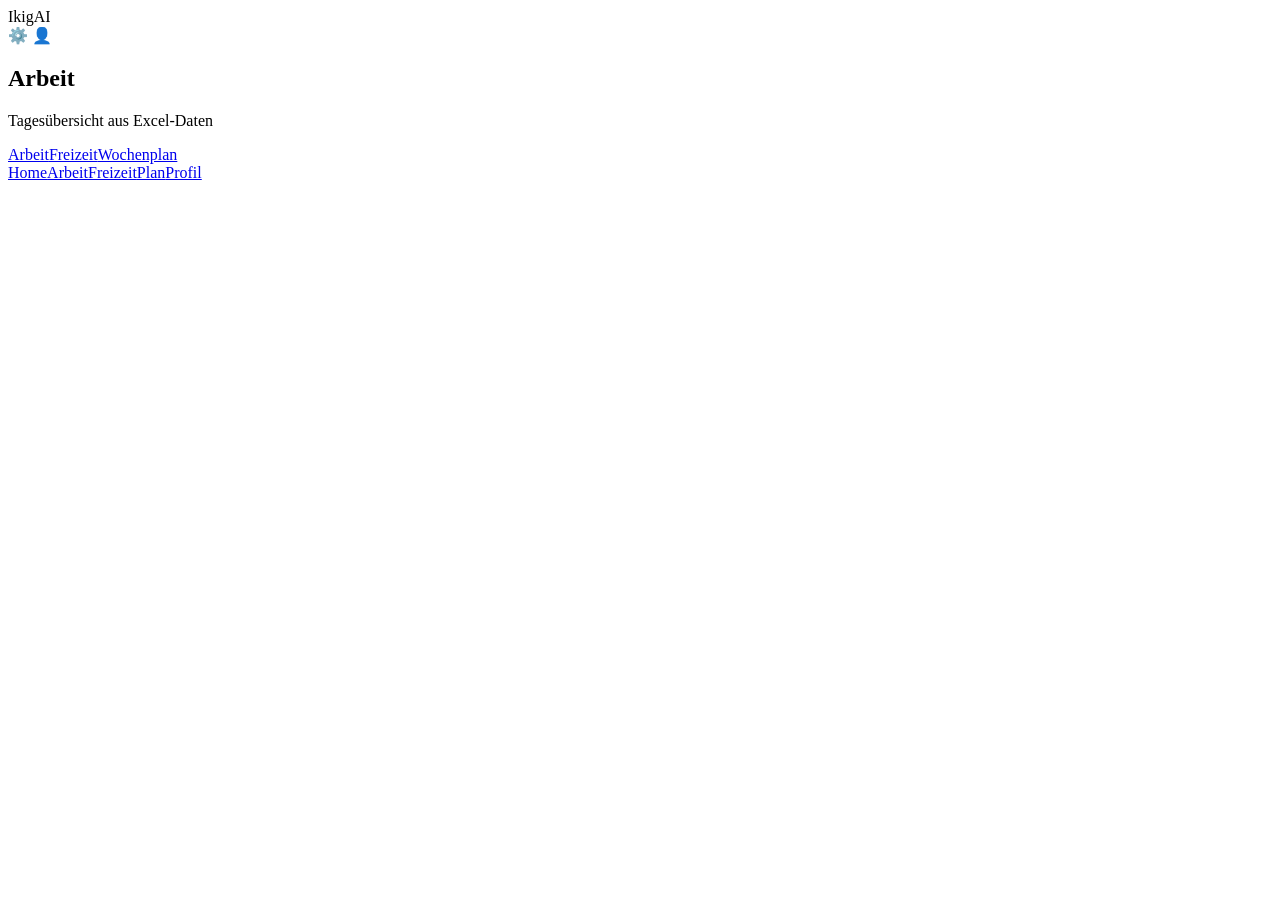
==== arbeit.html @ 19d4b31d "Add files via upload" ====
<!DOCTYPE html><html><head><meta charset='utf-8'><link rel='stylesheet' href='css/style.css'></head>
<body><div class='phone'><div class='header'><div class='logo'>IkigAI</div><div>⚙️ 👤</div></div>
<div class='card'><h2>Arbeit</h2><p>Tagesübersicht aus Excel-Daten</p></div>
<div class='btns'><a class='btn' href='arbeit.html'>Arbeit</a><a class='btn' href='freizeit.html'>Freizeit</a><a class='btn' href='wochenplan.html'>Wochenplan</a></div>
<div class='nav'><a href='index.html'>Home</a><a href='arbeit.html'>Arbeit</a><a href='freizeit.html'>Freizeit</a><a href='wochenplan.html'>Plan</a><a href='profil.html'>Profil</a></div>
</div></body></html>
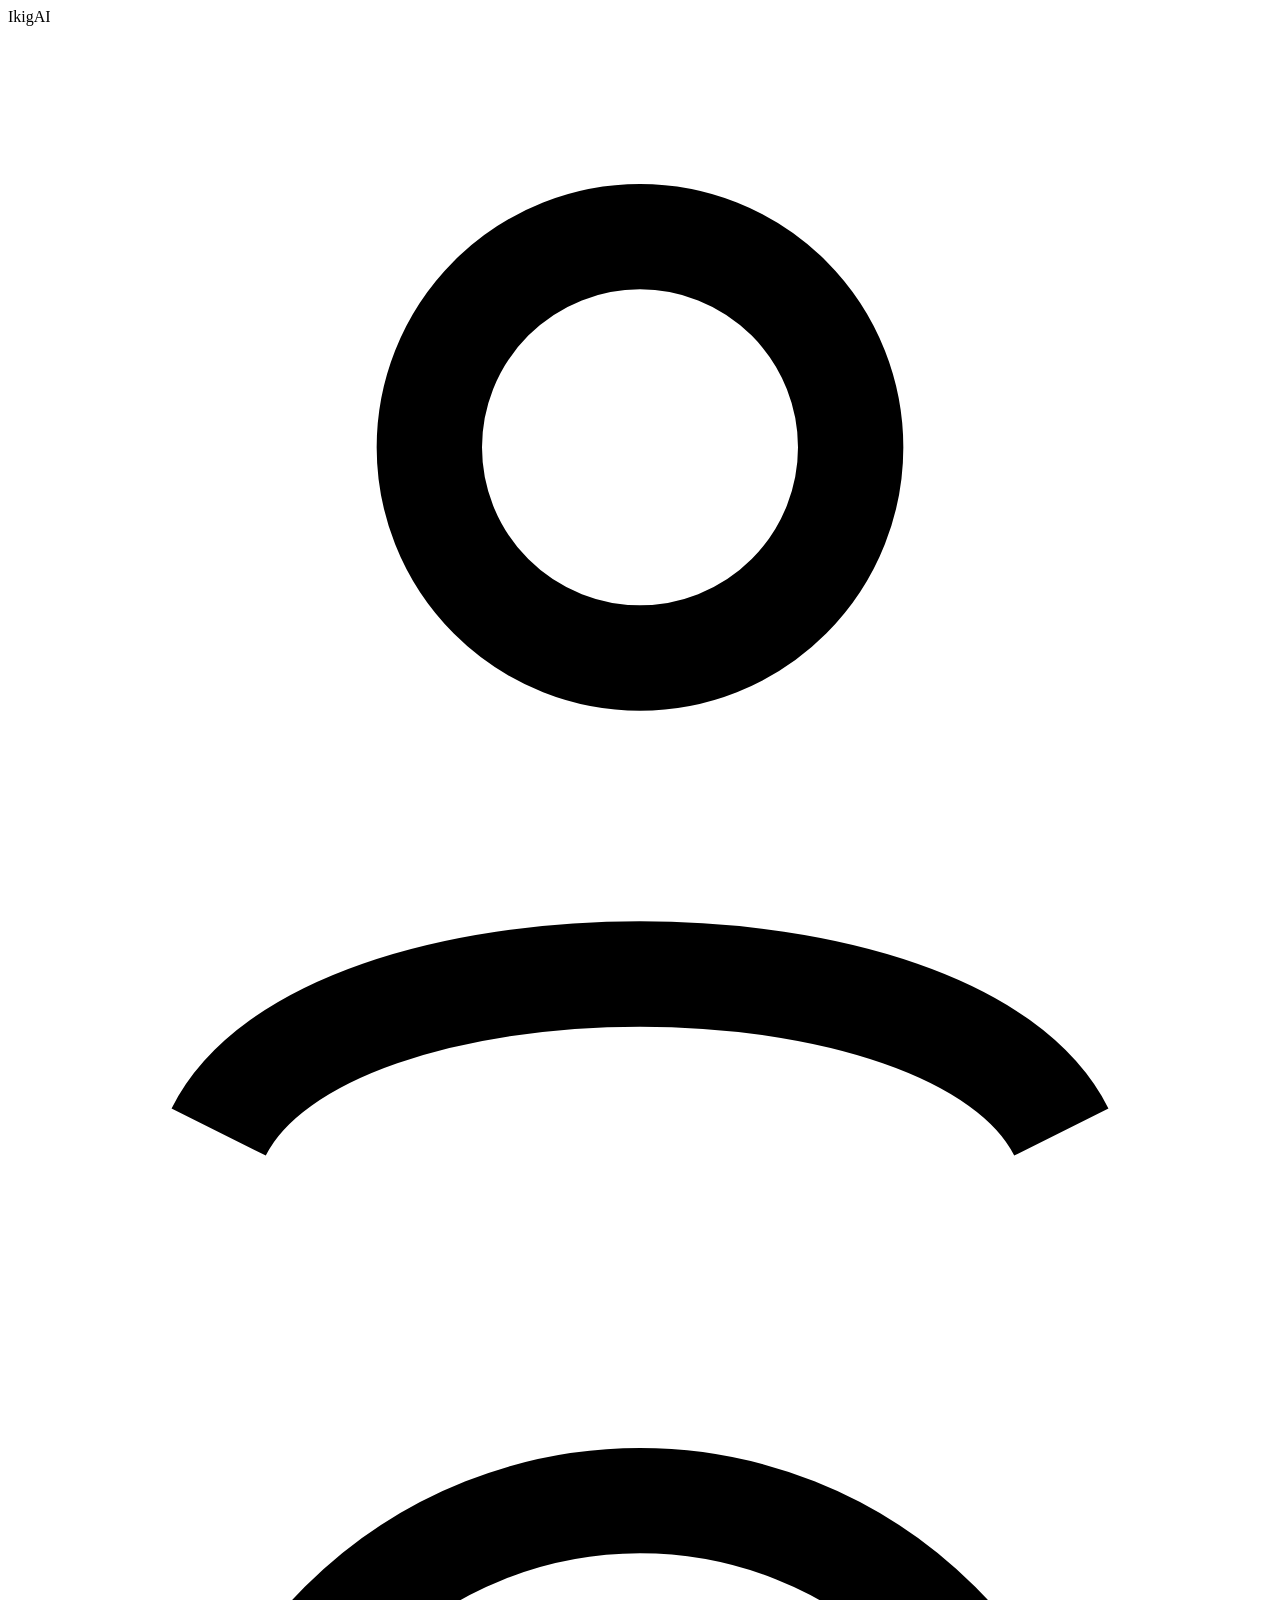
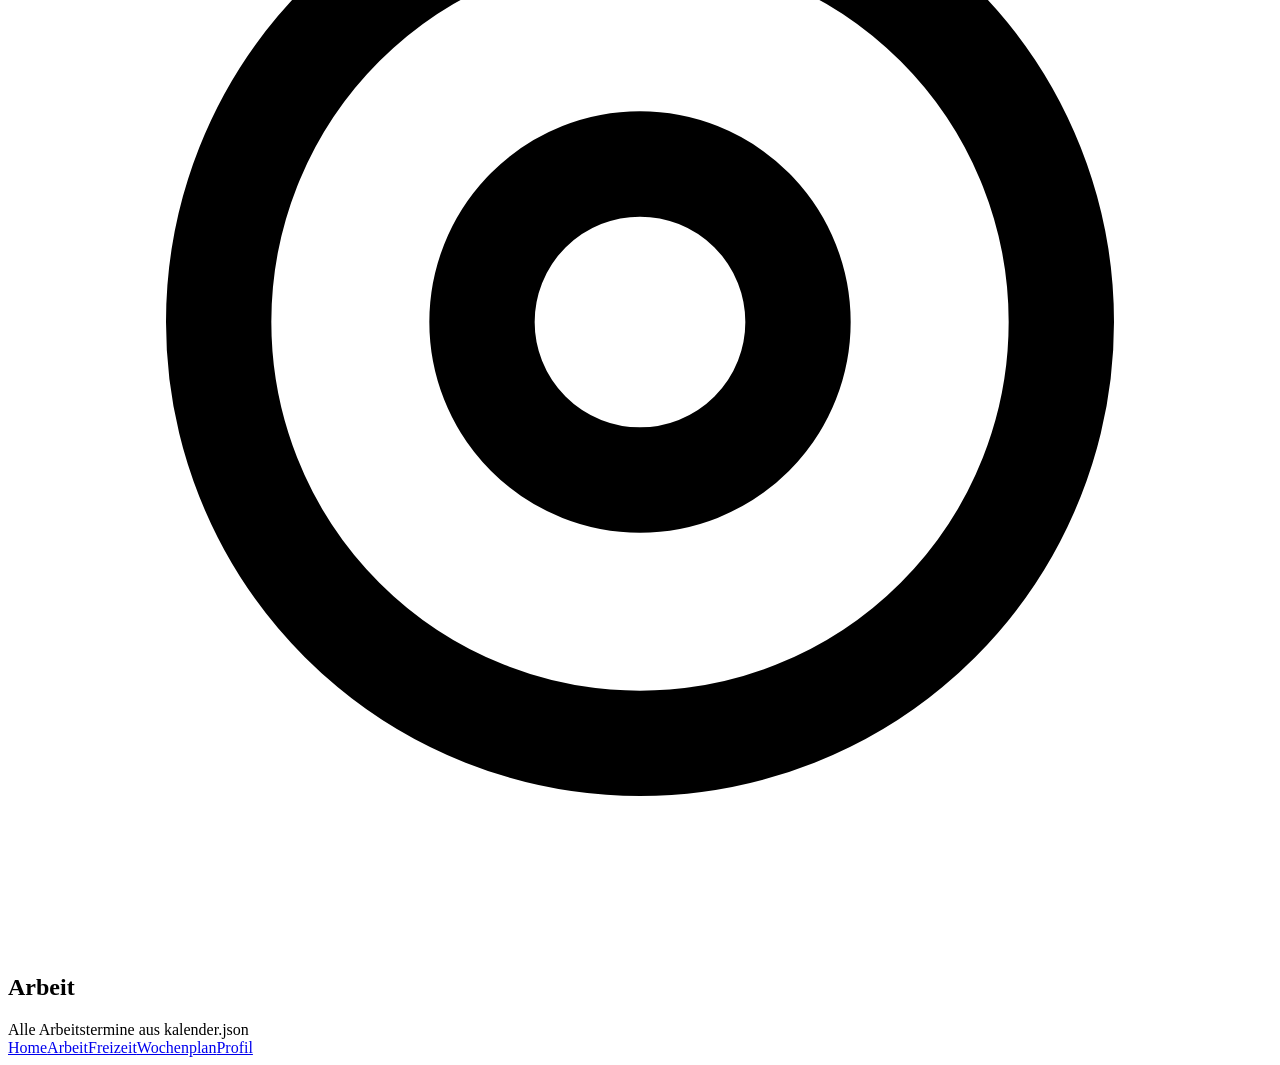
==== commit 1977260e: "Add files via upload" ====
--- a/arbeit.html
+++ b/arbeit.html
@@ -1,6 +1,5 @@
-<!DOCTYPE html><html><head><meta charset='utf-8'><link rel='stylesheet' href='css/style.css'></head>
-<body><div class='phone'><div class='header'><div class='logo'>IkigAI</div><div>⚙️ 👤</div></div>
-<div class='card'><h2>Arbeit</h2><p>Tagesübersicht aus Excel-Daten</p></div>
-<div class='btns'><a class='btn' href='arbeit.html'>Arbeit</a><a class='btn' href='freizeit.html'>Freizeit</a><a class='btn' href='wochenplan.html'>Wochenplan</a></div>
-<div class='nav'><a href='index.html'>Home</a><a href='arbeit.html'>Arbeit</a><a href='freizeit.html'>Freizeit</a><a href='wochenplan.html'>Plan</a><a href='profil.html'>Profil</a></div>
-</div></body></html>+<html><head><link rel='stylesheet' href='css/style.css'></head><body><div class='app'><div class='header'><div class='logo'>IkigAI</div><div class='icons'>
+<svg viewBox='0 0 24 24'><circle cx='12' cy='8' r='4' fill='none' stroke='black' stroke-width='2'/><path d='M4 21c2-4 14-4 16 0' fill='none' stroke='black' stroke-width='2'/></svg>
+<svg viewBox='0 0 24 24'><circle cx='12' cy='12' r='3' fill='none' stroke='black' stroke-width='2'/><circle cx='12' cy='12' r='8' fill='none' stroke='black' stroke-width='2'/></svg>
+</div></div><div class='section'><h2>Arbeit</h2><div class='card work'>Alle Arbeitstermine aus kalender.json</div></div><div class='nav'>
+<a href='index.html'>Home</a><a href='arbeit.html'>Arbeit</a><a href='freizeit.html'>Freizeit</a><a href='wochenplan.html'>Wochenplan</a><a href='profil.html'>Profil</a></div></div></body></html>
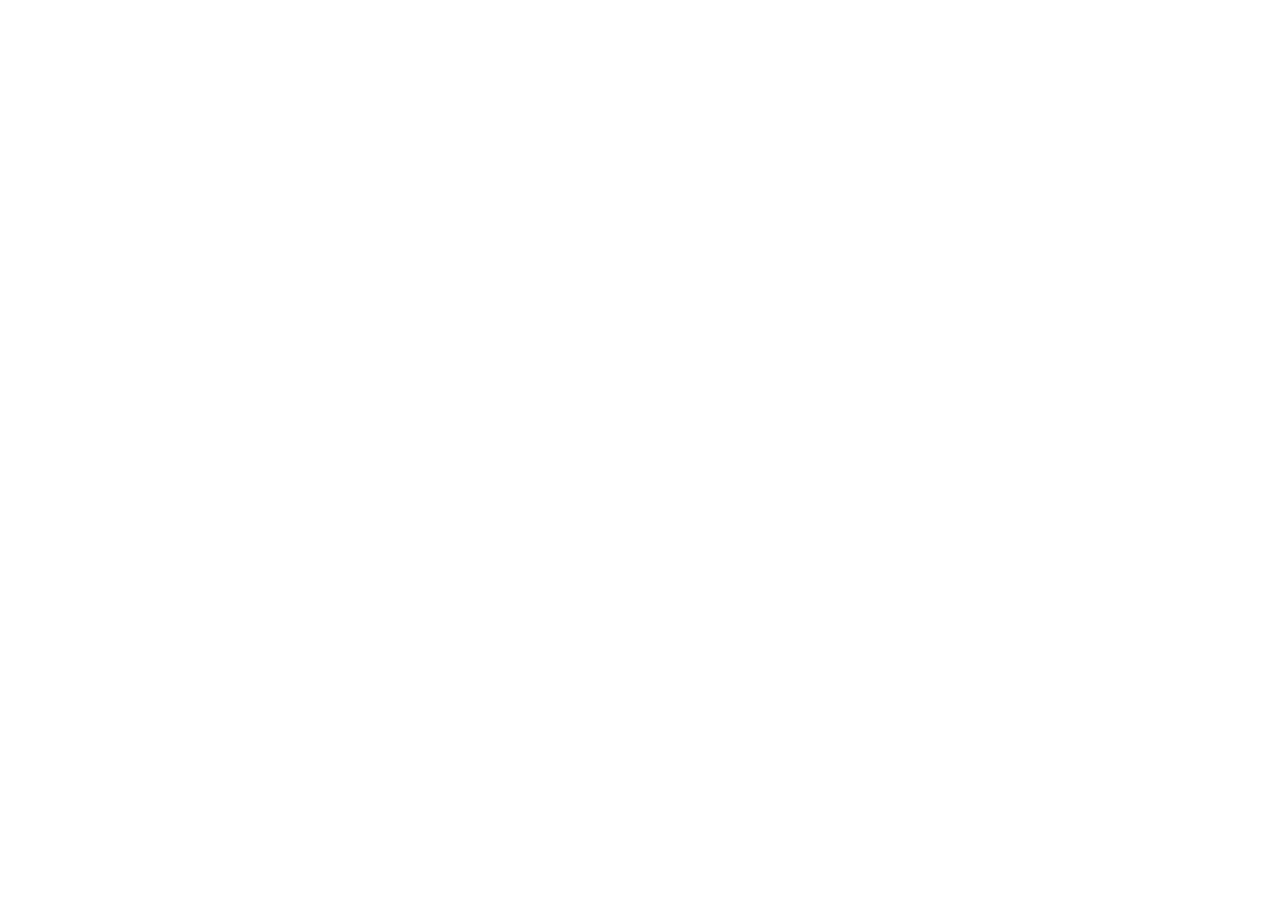
==== commit 3cfbca4b: "Add files via upload" ====
--- a/arbeit.html
+++ b/arbeit.html
@@ -1,5 +1,16 @@
-<html><head><link rel='stylesheet' href='css/style.css'></head><body><div class='app'><div class='header'><div class='logo'>IkigAI</div><div class='icons'>
-<svg viewBox='0 0 24 24'><circle cx='12' cy='8' r='4' fill='none' stroke='black' stroke-width='2'/><path d='M4 21c2-4 14-4 16 0' fill='none' stroke='black' stroke-width='2'/></svg>
-<svg viewBox='0 0 24 24'><circle cx='12' cy='12' r='3' fill='none' stroke='black' stroke-width='2'/><circle cx='12' cy='12' r='8' fill='none' stroke='black' stroke-width='2'/></svg>
-</div></div><div class='section'><h2>Arbeit</h2><div class='card work'>Alle Arbeitstermine aus kalender.json</div></div><div class='nav'>
-<a href='index.html'>Home</a><a href='arbeit.html'>Arbeit</a><a href='freizeit.html'>Freizeit</a><a href='wochenplan.html'>Wochenplan</a><a href='profil.html'>Profil</a></div></div></body></html>+<!doctype html>
+<html lang="de">
+<head>
+  <meta charset="utf-8">
+  <meta name="viewport" content="width=device-width, initial-scale=1, viewport-fit=cover">
+  <title>Arbeit · IkigAI</title>
+  <link rel="stylesheet" href="css/style.css">
+</head>
+<body>
+  <main class="app" id="app">
+    <section class="page" id="content"></section>
+  </main>
+  <script src="js/app.js"></script>
+  <script>renderList('Arbeit');</script>
+</body>
+</html>
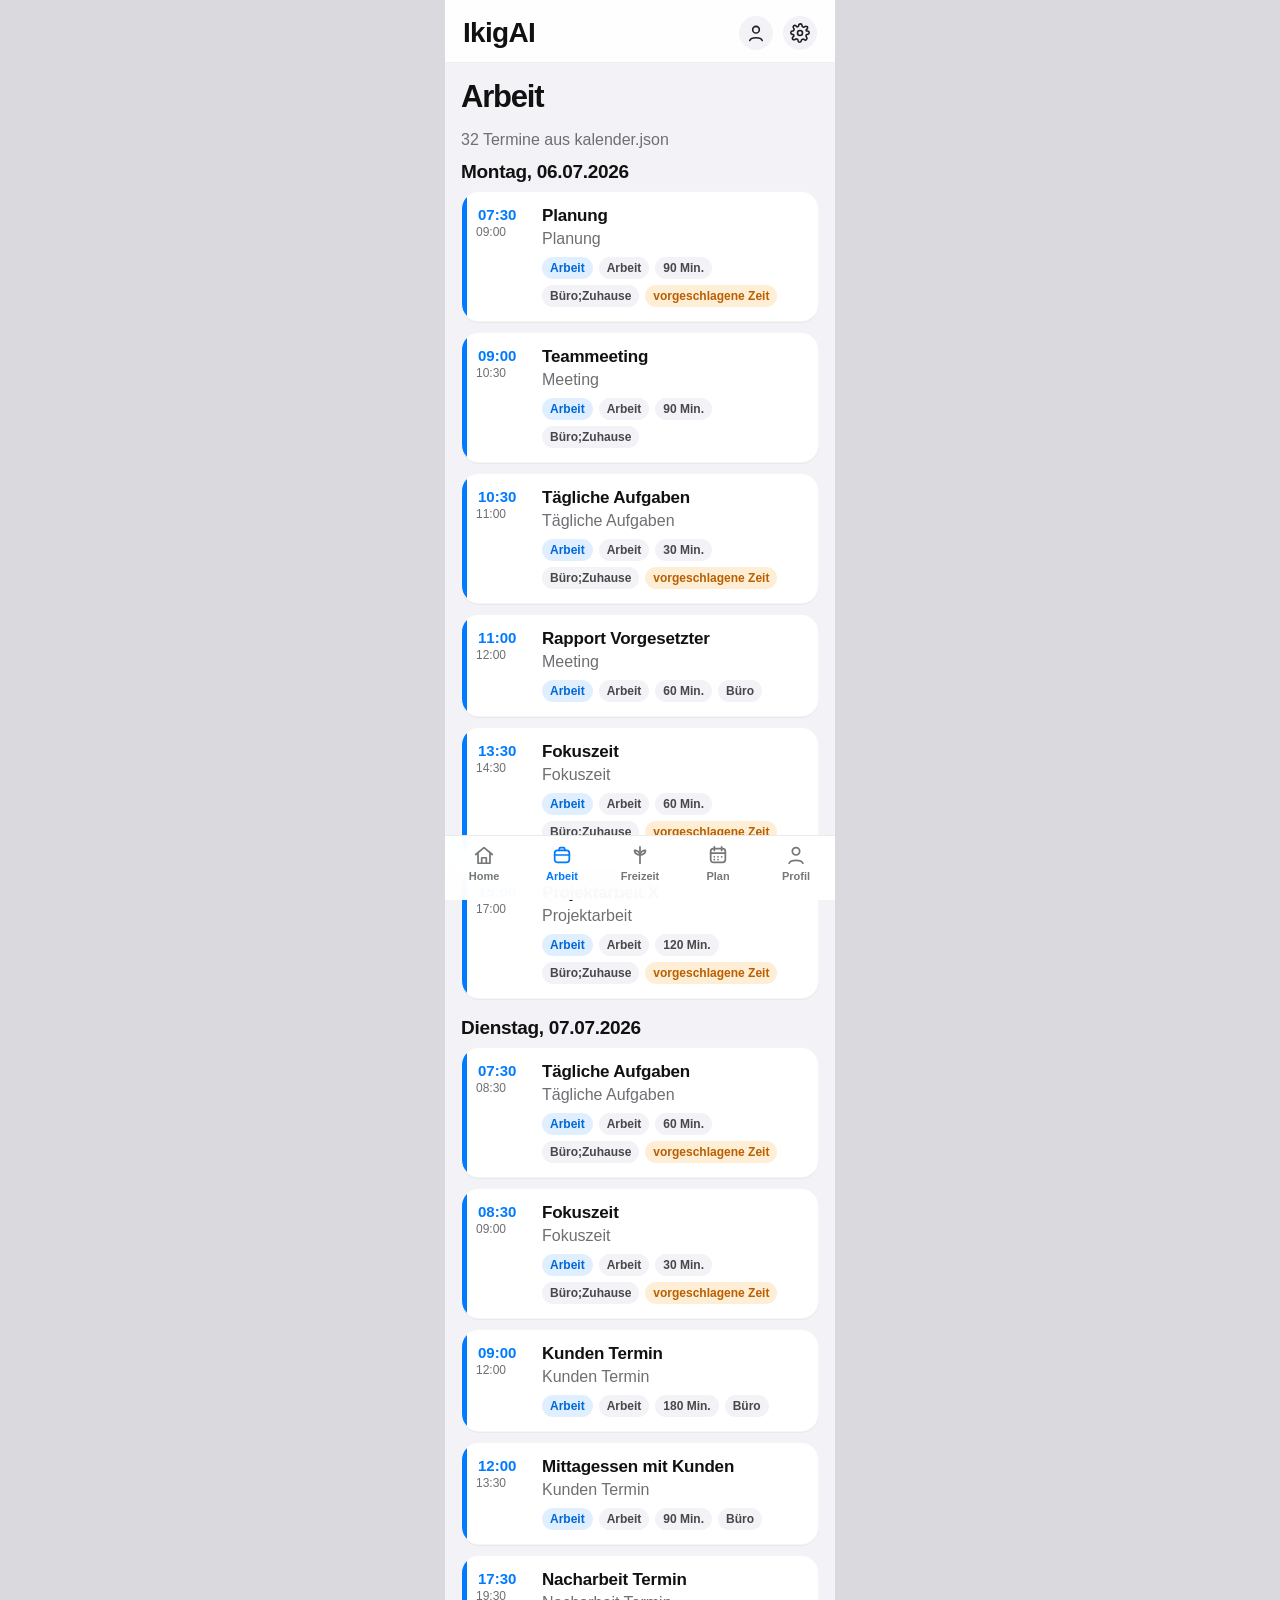
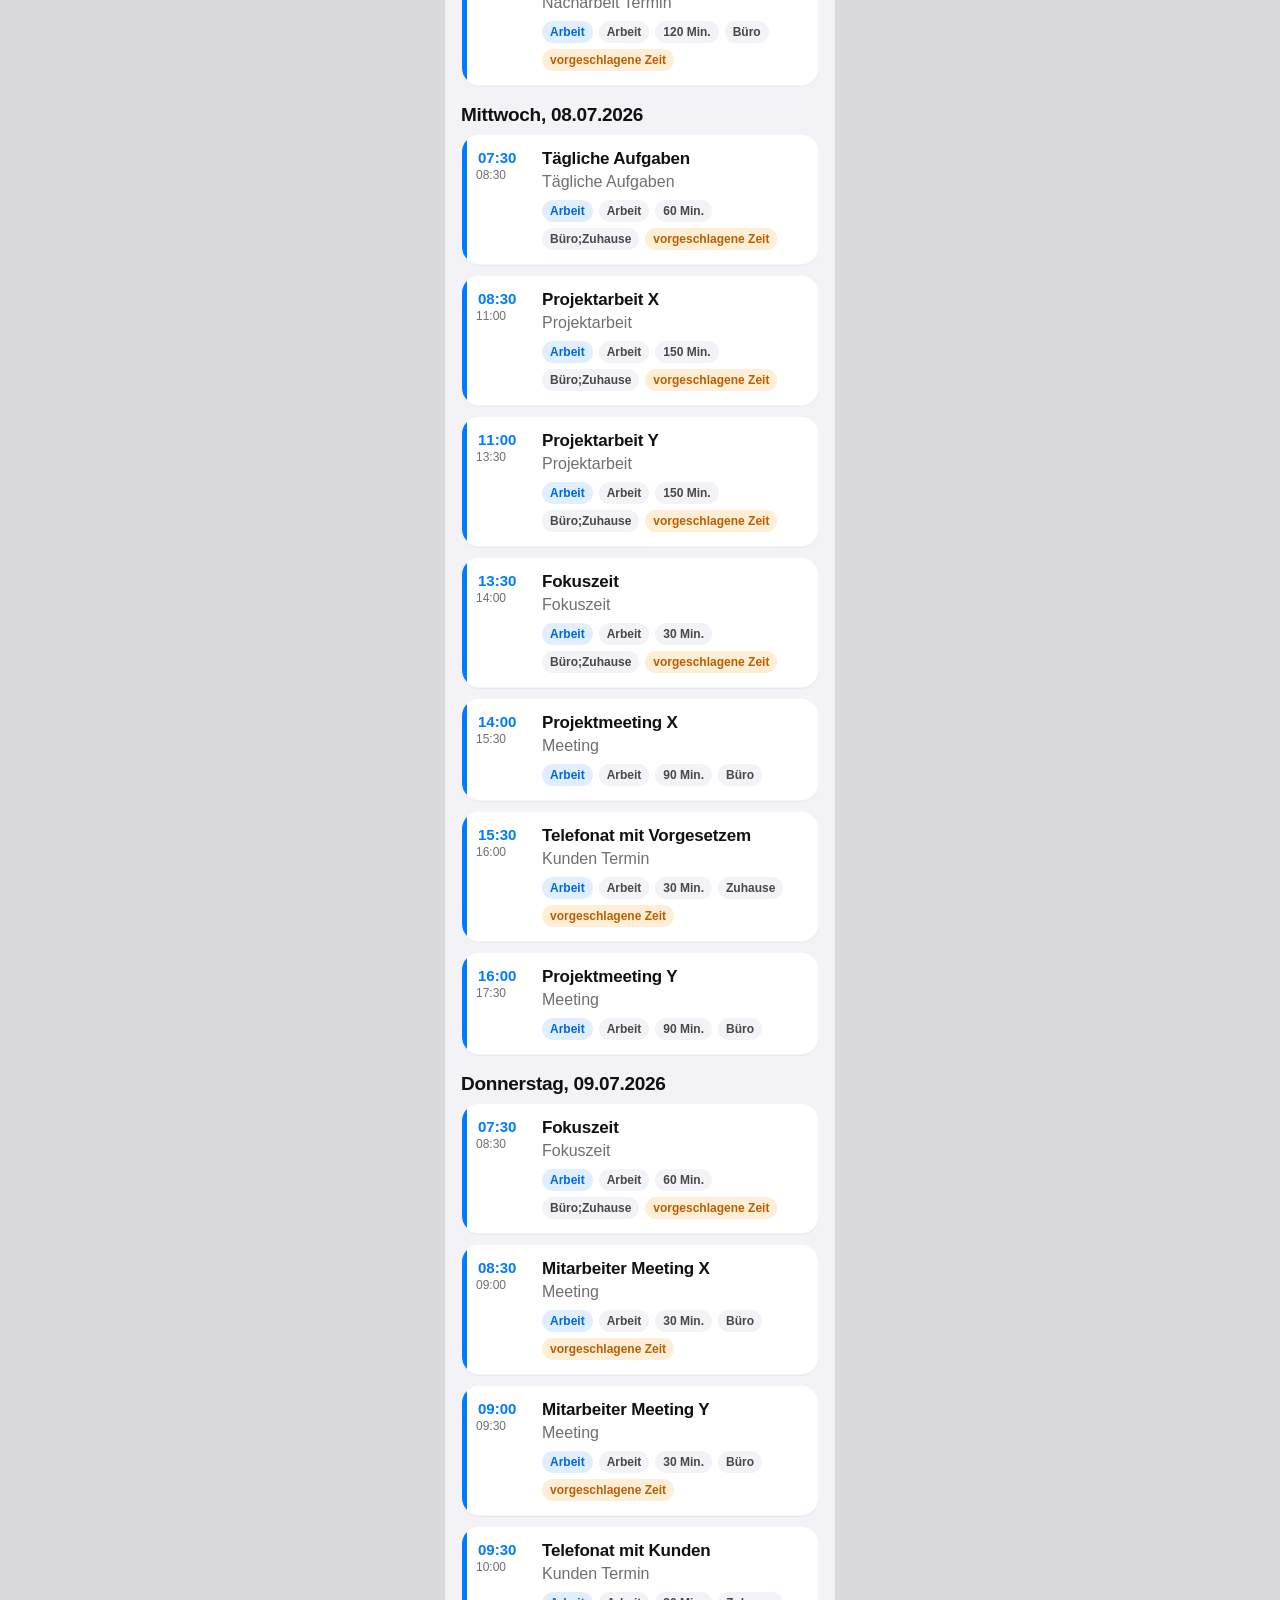
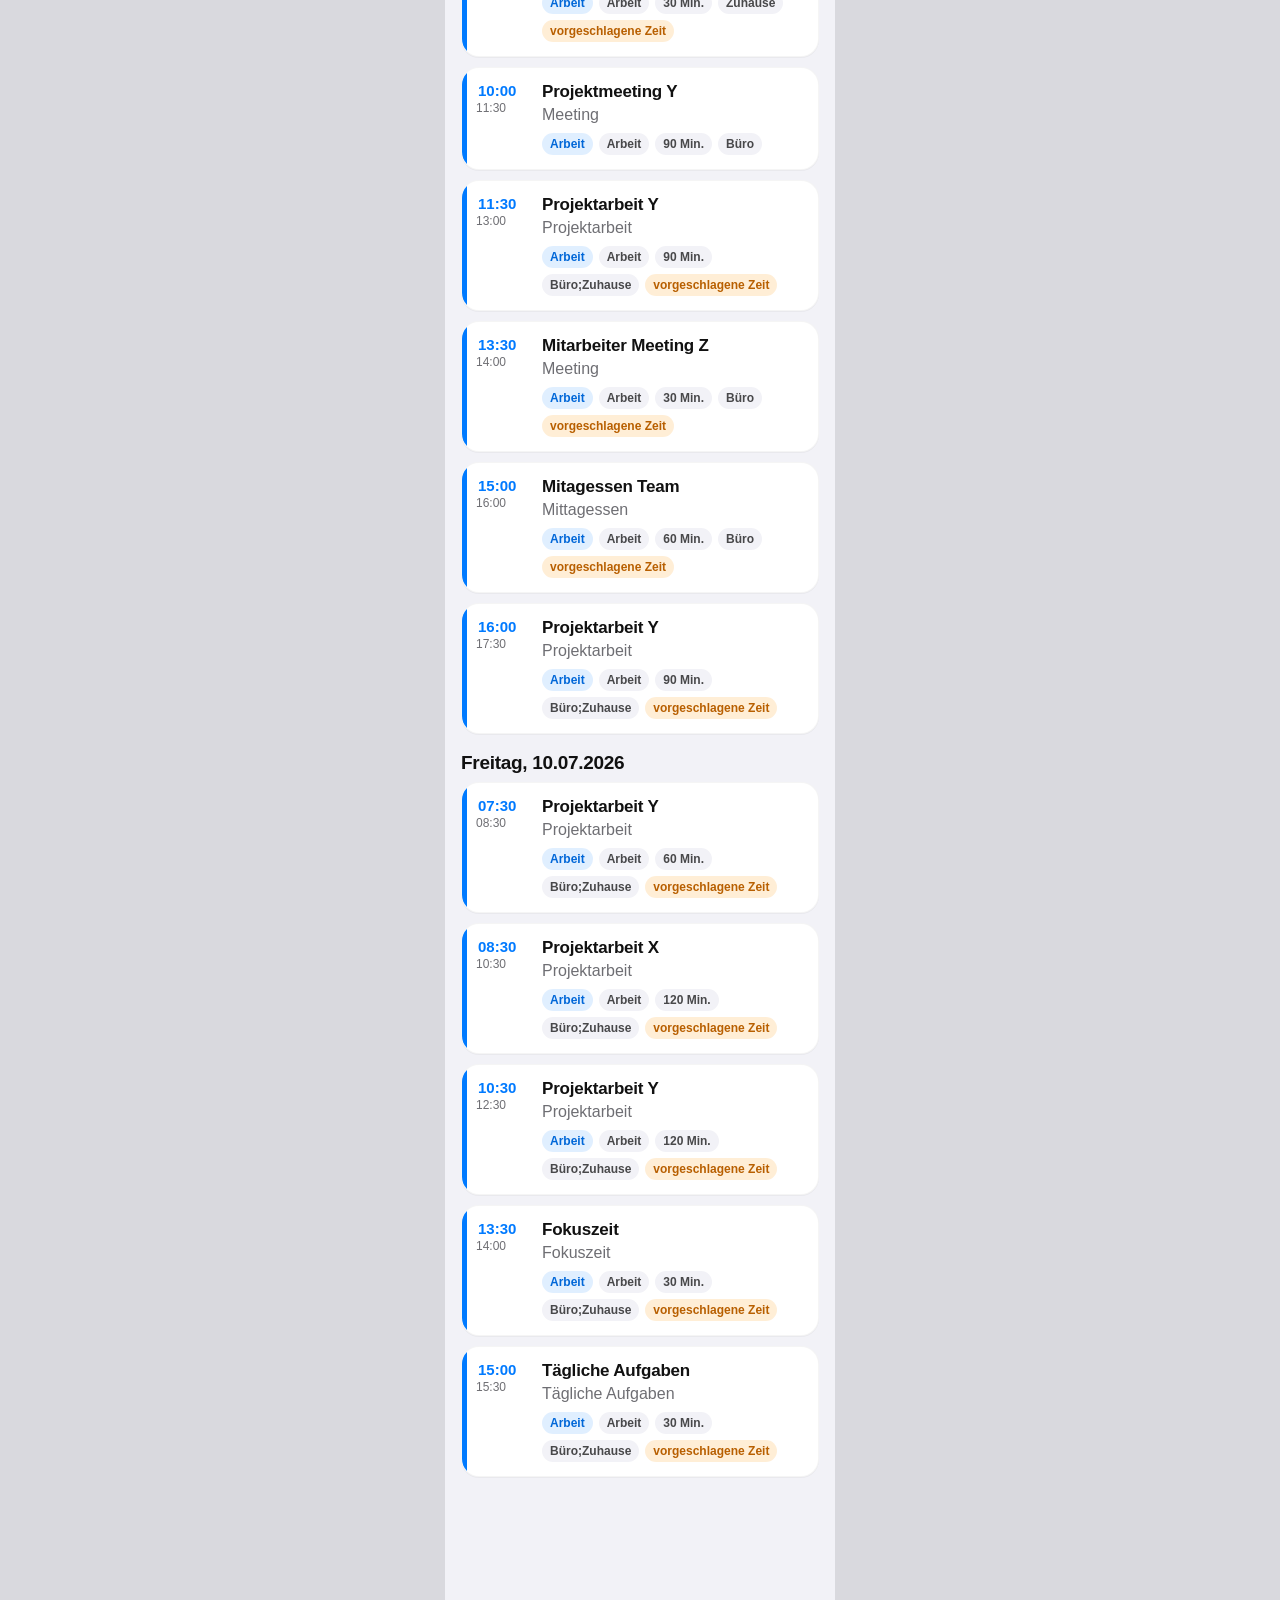
==== commit 931b3cf9: "Add files via upload" ====
--- a/arbeit.html
+++ b/arbeit.html
@@ -1,16 +1 @@
-<!doctype html>
-<html lang="de">
-<head>
-  <meta charset="utf-8">
-  <meta name="viewport" content="width=device-width, initial-scale=1, viewport-fit=cover">
-  <title>Arbeit · IkigAI</title>
-  <link rel="stylesheet" href="css/style.css">
-</head>
-<body>
-  <main class="app" id="app">
-    <section class="page" id="content"></section>
-  </main>
-  <script src="js/app.js"></script>
-  <script>renderList('Arbeit');</script>
-</body>
-</html>+<!doctype html><html lang="de"><head><meta charset="utf-8"><meta name="viewport" content="width=device-width, initial-scale=1, viewport-fit=cover"><title>Arbeit · IkigAI</title><link rel="stylesheet" href="css/style.css"></head><body><main class="app" id="app"><section class="page" id="content"></section></main><script src="js/app.js"></script><script>renderList('Arbeit');</script></body></html>
--- a/css/style.css
+++ b/css/style.css
@@ -0,0 +1,17 @@
+
+:root{--ios-blue:#007AFF;--ios-green:#34C759;--ios-gray:#8E8E93;--ios-bg:#F2F2F7;--ios-card:#fff;--ios-text:#111;--ios-sub:#6E6E73;--ios-line:#E5E5EA;--ios-orange:#FF9500;--ios-purple:#AF52DE}
+*{box-sizing:border-box}html,body{margin:0;min-height:100%;background:#d9d9de;font-family:-apple-system,BlinkMacSystemFont,"SF Pro Display","SF Pro Text",Arial,sans-serif;color:var(--ios-text)}body{display:flex;justify-content:center}
+.app{width:390px;max-width:100vw;min-height:100vh;background:var(--ios-bg);position:relative;overflow-x:hidden;padding-bottom:92px}
+.header{position:sticky;top:0;z-index:10;background:rgba(255,255,255,.92);backdrop-filter:blur(18px);-webkit-backdrop-filter:blur(18px);padding:16px 18px 12px;border-bottom:1px solid rgba(0,0,0,.06);display:flex;align-items:center;justify-content:space-between}
+.logo{font-size:28px;line-height:1;font-weight:800;letter-spacing:-.7px}.header-actions{display:flex;gap:10px;align-items:center}.icon-btn{width:34px;height:34px;border-radius:50%;background:#F2F2F7;display:grid;place-items:center;color:#1c1c1e;text-decoration:none;border:0}.icon-btn svg{width:20px;height:20px;stroke:currentColor;fill:none;stroke-width:1.9;stroke-linecap:round;stroke-linejoin:round}
+.page{padding:16px}.hero-date{font-size:15px;color:var(--ios-sub);font-weight:600;margin:2px 0 4px}h1{font-size:31px;letter-spacing:-1.2px;margin:0 0 16px}h2{font-size:22px;letter-spacing:-.5px;margin:22px 0 10px}h3{font-size:17px;margin:0 0 6px}p{margin:0;color:var(--ios-sub)}
+.quick-actions{display:grid;grid-template-columns:repeat(3,1fr);gap:10px;margin:16px 0}.primary-tile{background:var(--ios-card);border-radius:18px;padding:12px 10px;text-decoration:none;color:var(--ios-text);box-shadow:0 1px 0 rgba(0,0,0,.03);border:1px solid rgba(0,0,0,.04)}.primary-tile span{display:block;font-size:24px;margin-bottom:6px}.primary-tile b{font-size:13px}
+.card{background:var(--ios-card);border-radius:18px;padding:14px;margin-bottom:10px;box-shadow:0 1px 0 rgba(0,0,0,.04);border:1px solid rgba(0,0,0,.04)}
+.event-card{display:grid;grid-template-columns:54px 1fr;gap:12px;position:relative;overflow:hidden}.event-card:before{content:"";position:absolute;left:0;top:0;bottom:0;width:5px;background:var(--accent,var(--ios-blue))}
+.event-time{font-weight:700;font-size:15px;color:var(--accent,var(--ios-blue));padding-left:2px}.event-end{font-size:12px;color:var(--ios-sub);margin-top:2px}.event-title{font-size:17px;font-weight:700;letter-spacing:-.2px;margin-bottom:4px}.event-meta{display:flex;flex-wrap:wrap;gap:6px;margin-top:9px}
+.pill{display:inline-flex;align-items:center;border-radius:999px;padding:4px 8px;background:#F2F2F7;font-size:12px;color:#48484A;font-weight:600}.pill.work{background:rgba(0,122,255,.12);color:#0067D8}.pill.free{background:rgba(52,199,89,.14);color:#248A3D}.pill.rest{background:rgba(142,142,147,.14);color:#5c5c61}.pill.suggested{background:rgba(255,149,0,.16);color:#B85F00}
+.empty{padding:24px;text-align:center;color:var(--ios-sub)}.section-head{display:flex;align-items:end;justify-content:space-between;margin:20px 0 10px}.small-link{font-size:13px;color:var(--ios-blue);text-decoration:none;font-weight:700}
+.score-card{border-radius:24px;padding:18px;background:linear-gradient(145deg,#007AFF,#51A9FF);color:#fff;margin-bottom:14px;box-shadow:0 10px 24px rgba(0,122,255,.22)}.score-number{font-size:48px;font-weight:800;letter-spacing:-2px;margin:6px 0 2px}.score-grid{display:grid;grid-template-columns:1fr 1fr;gap:10px;margin-top:14px}.metric{background:rgba(255,255,255,.18);border-radius:16px;padding:10px}.metric b{display:block;font-size:20px;margin-bottom:2px}.metric span{font-size:12px;opacity:.88}.insight{display:flex;gap:10px;align-items:flex-start}.check{width:22px;height:22px;border-radius:50%;background:rgba(52,199,89,.14);color:var(--ios-green);display:grid;place-items:center;font-weight:800;flex:0 0 auto}
+.day-block{margin-bottom:18px}.day-title{font-size:19px;font-weight:800;letter-spacing:-.3px;margin:12px 0 8px}
+.nav{position:fixed;bottom:0;width:390px;max-width:100vw;z-index:20;background:rgba(255,255,255,.94);backdrop-filter:blur(18px);-webkit-backdrop-filter:blur(18px);display:grid;grid-template-columns:repeat(5,1fr);border-top:1px solid rgba(0,0,0,.08);padding:8px 0 18px}.nav a{font-size:11px;text-decoration:none;color:#777;text-align:center;font-weight:600}.nav svg{display:block;margin:0 auto 4px;width:22px;height:22px;stroke:currentColor;fill:none;stroke-width:1.9;stroke-linecap:round;stroke-linejoin:round}.nav a.active{color:var(--ios-blue)}
+.form-card input,.form-card select{width:100%;height:42px;border:1px solid var(--ios-line);border-radius:12px;padding:0 12px;margin:6px 0 10px;font-size:15px;background:#fff}.add-btn{width:100%;height:44px;border-radius:14px;border:0;background:var(--ios-blue);color:#fff;font-weight:800;font-size:15px}.list-row{display:flex;align-items:center;justify-content:space-between;border-top:1px solid var(--ios-line);padding:11px 0}.list-row:first-child{border-top:0}.status-btn{border:0;background:#F2F2F7;border-radius:999px;padding:7px 10px;font-weight:700;color:var(--ios-blue)}
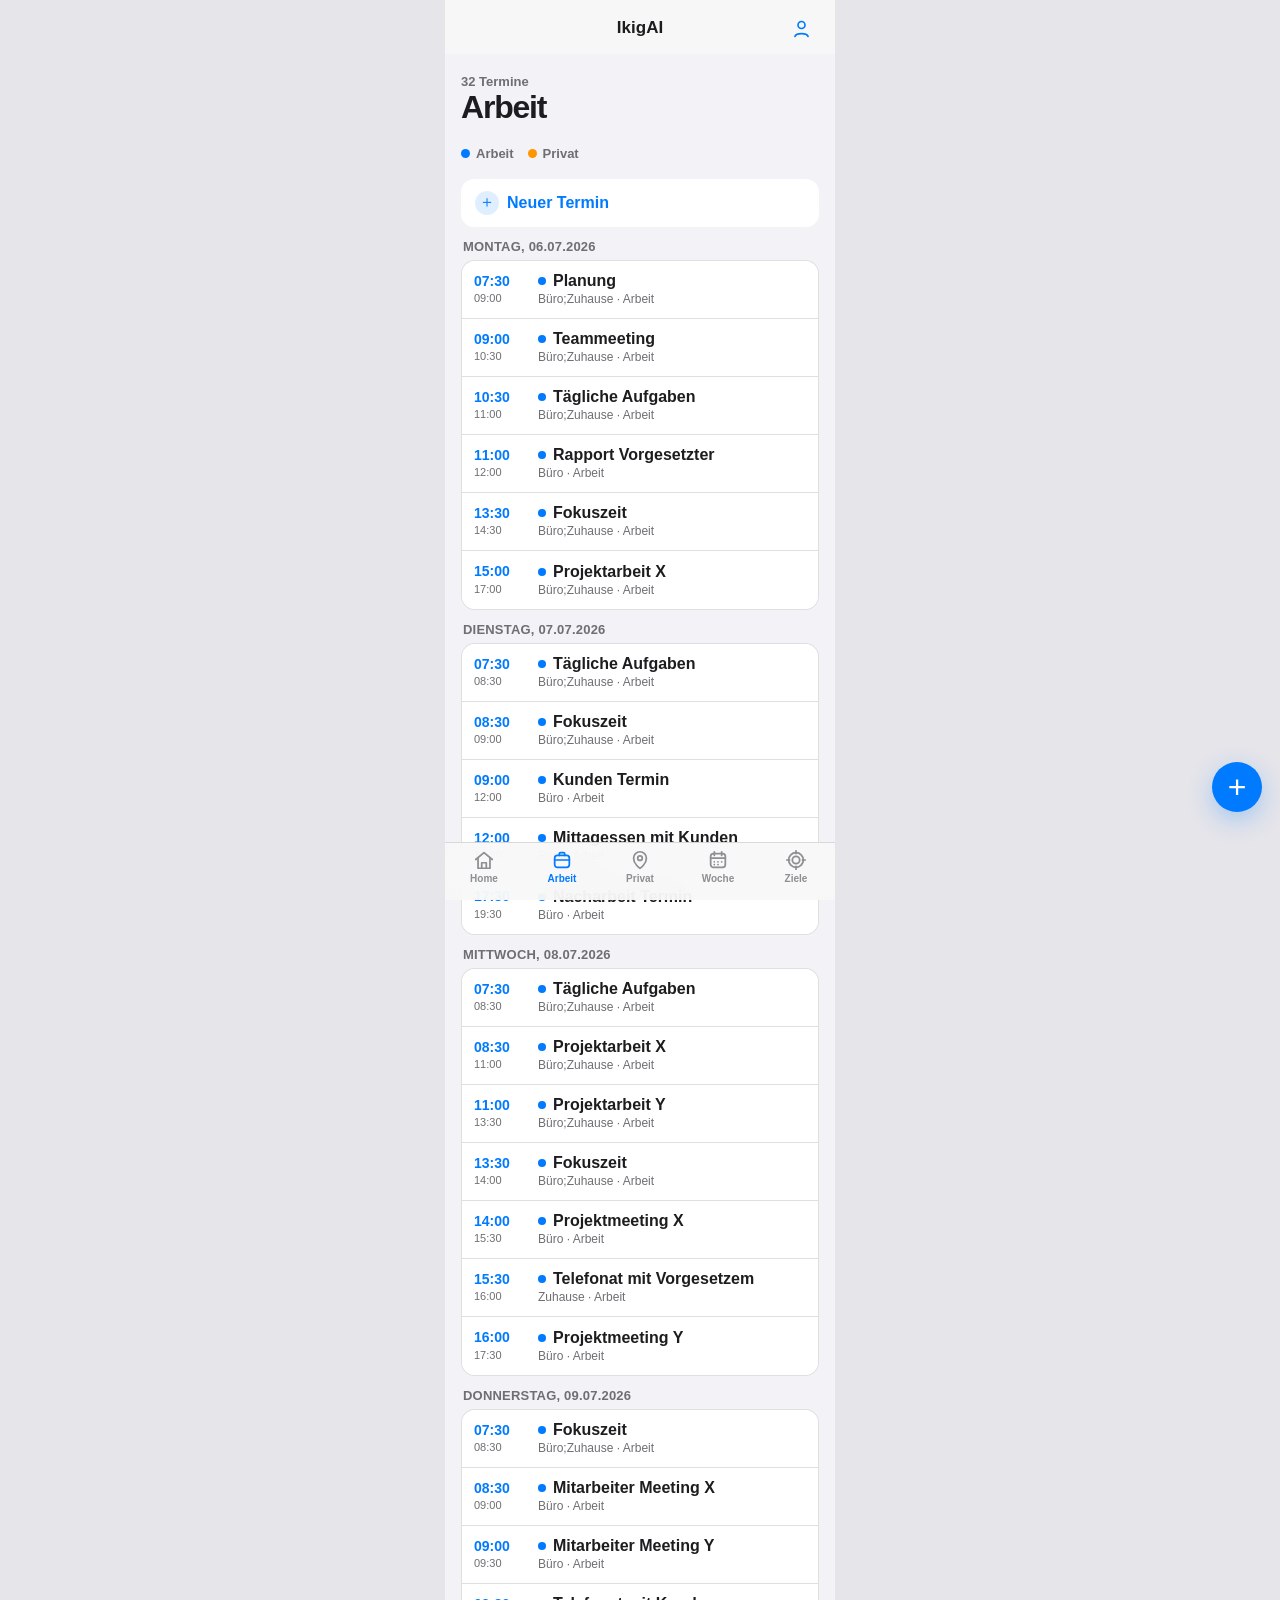
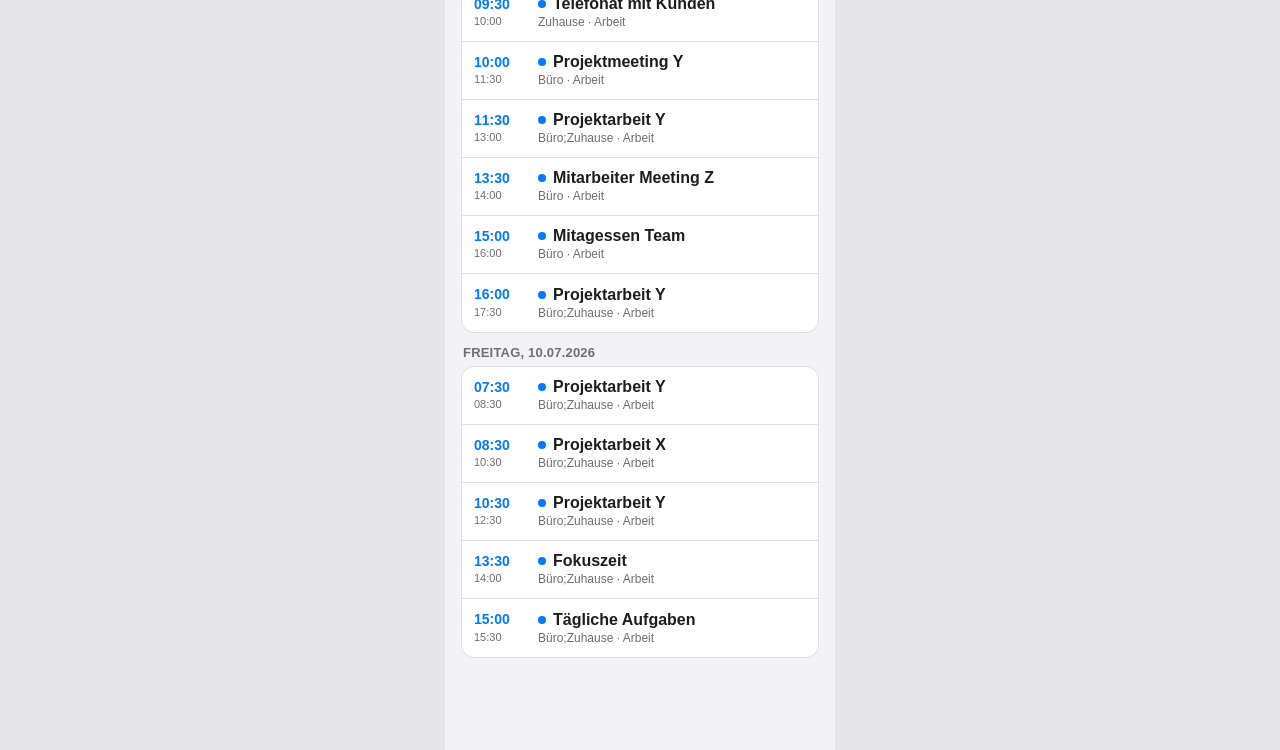
==== commit 52debb1f: "Add files via upload" ====
--- a/arbeit.html
+++ b/arbeit.html
@@ -1 +1 @@
-<!doctype html><html lang="de"><head><meta charset="utf-8"><meta name="viewport" content="width=device-width, initial-scale=1, viewport-fit=cover"><title>Arbeit · IkigAI</title><link rel="stylesheet" href="css/style.css"></head><body><main class="app" id="app"><section class="page" id="content"></section></main><script src="js/app.js"></script><script>renderList('Arbeit');</script></body></html>+<!doctype html><html lang="de"><head><meta charset="utf-8"><meta name="viewport" content="width=device-width, initial-scale=1, viewport-fit=cover"><title>Arbeit · IkigAI</title><link rel="stylesheet" href="css/style.css"></head><body><main class="app" id="app"><section class="page" id="content"></section></main><script src="js/app.js"></script><script>renderCategory('Arbeit');</script></body></html>
--- a/css/style.css
+++ b/css/style.css
@@ -1,17 +1,2 @@
 
-:root{--ios-blue:#007AFF;--ios-green:#34C759;--ios-gray:#8E8E93;--ios-bg:#F2F2F7;--ios-card:#fff;--ios-text:#111;--ios-sub:#6E6E73;--ios-line:#E5E5EA;--ios-orange:#FF9500;--ios-purple:#AF52DE}
-*{box-sizing:border-box}html,body{margin:0;min-height:100%;background:#d9d9de;font-family:-apple-system,BlinkMacSystemFont,"SF Pro Display","SF Pro Text",Arial,sans-serif;color:var(--ios-text)}body{display:flex;justify-content:center}
-.app{width:390px;max-width:100vw;min-height:100vh;background:var(--ios-bg);position:relative;overflow-x:hidden;padding-bottom:92px}
-.header{position:sticky;top:0;z-index:10;background:rgba(255,255,255,.92);backdrop-filter:blur(18px);-webkit-backdrop-filter:blur(18px);padding:16px 18px 12px;border-bottom:1px solid rgba(0,0,0,.06);display:flex;align-items:center;justify-content:space-between}
-.logo{font-size:28px;line-height:1;font-weight:800;letter-spacing:-.7px}.header-actions{display:flex;gap:10px;align-items:center}.icon-btn{width:34px;height:34px;border-radius:50%;background:#F2F2F7;display:grid;place-items:center;color:#1c1c1e;text-decoration:none;border:0}.icon-btn svg{width:20px;height:20px;stroke:currentColor;fill:none;stroke-width:1.9;stroke-linecap:round;stroke-linejoin:round}
-.page{padding:16px}.hero-date{font-size:15px;color:var(--ios-sub);font-weight:600;margin:2px 0 4px}h1{font-size:31px;letter-spacing:-1.2px;margin:0 0 16px}h2{font-size:22px;letter-spacing:-.5px;margin:22px 0 10px}h3{font-size:17px;margin:0 0 6px}p{margin:0;color:var(--ios-sub)}
-.quick-actions{display:grid;grid-template-columns:repeat(3,1fr);gap:10px;margin:16px 0}.primary-tile{background:var(--ios-card);border-radius:18px;padding:12px 10px;text-decoration:none;color:var(--ios-text);box-shadow:0 1px 0 rgba(0,0,0,.03);border:1px solid rgba(0,0,0,.04)}.primary-tile span{display:block;font-size:24px;margin-bottom:6px}.primary-tile b{font-size:13px}
-.card{background:var(--ios-card);border-radius:18px;padding:14px;margin-bottom:10px;box-shadow:0 1px 0 rgba(0,0,0,.04);border:1px solid rgba(0,0,0,.04)}
-.event-card{display:grid;grid-template-columns:54px 1fr;gap:12px;position:relative;overflow:hidden}.event-card:before{content:"";position:absolute;left:0;top:0;bottom:0;width:5px;background:var(--accent,var(--ios-blue))}
-.event-time{font-weight:700;font-size:15px;color:var(--accent,var(--ios-blue));padding-left:2px}.event-end{font-size:12px;color:var(--ios-sub);margin-top:2px}.event-title{font-size:17px;font-weight:700;letter-spacing:-.2px;margin-bottom:4px}.event-meta{display:flex;flex-wrap:wrap;gap:6px;margin-top:9px}
-.pill{display:inline-flex;align-items:center;border-radius:999px;padding:4px 8px;background:#F2F2F7;font-size:12px;color:#48484A;font-weight:600}.pill.work{background:rgba(0,122,255,.12);color:#0067D8}.pill.free{background:rgba(52,199,89,.14);color:#248A3D}.pill.rest{background:rgba(142,142,147,.14);color:#5c5c61}.pill.suggested{background:rgba(255,149,0,.16);color:#B85F00}
-.empty{padding:24px;text-align:center;color:var(--ios-sub)}.section-head{display:flex;align-items:end;justify-content:space-between;margin:20px 0 10px}.small-link{font-size:13px;color:var(--ios-blue);text-decoration:none;font-weight:700}
-.score-card{border-radius:24px;padding:18px;background:linear-gradient(145deg,#007AFF,#51A9FF);color:#fff;margin-bottom:14px;box-shadow:0 10px 24px rgba(0,122,255,.22)}.score-number{font-size:48px;font-weight:800;letter-spacing:-2px;margin:6px 0 2px}.score-grid{display:grid;grid-template-columns:1fr 1fr;gap:10px;margin-top:14px}.metric{background:rgba(255,255,255,.18);border-radius:16px;padding:10px}.metric b{display:block;font-size:20px;margin-bottom:2px}.metric span{font-size:12px;opacity:.88}.insight{display:flex;gap:10px;align-items:flex-start}.check{width:22px;height:22px;border-radius:50%;background:rgba(52,199,89,.14);color:var(--ios-green);display:grid;place-items:center;font-weight:800;flex:0 0 auto}
-.day-block{margin-bottom:18px}.day-title{font-size:19px;font-weight:800;letter-spacing:-.3px;margin:12px 0 8px}
-.nav{position:fixed;bottom:0;width:390px;max-width:100vw;z-index:20;background:rgba(255,255,255,.94);backdrop-filter:blur(18px);-webkit-backdrop-filter:blur(18px);display:grid;grid-template-columns:repeat(5,1fr);border-top:1px solid rgba(0,0,0,.08);padding:8px 0 18px}.nav a{font-size:11px;text-decoration:none;color:#777;text-align:center;font-weight:600}.nav svg{display:block;margin:0 auto 4px;width:22px;height:22px;stroke:currentColor;fill:none;stroke-width:1.9;stroke-linecap:round;stroke-linejoin:round}.nav a.active{color:var(--ios-blue)}
-.form-card input,.form-card select{width:100%;height:42px;border:1px solid var(--ios-line);border-radius:12px;padding:0 12px;margin:6px 0 10px;font-size:15px;background:#fff}.add-btn{width:100%;height:44px;border-radius:14px;border:0;background:var(--ios-blue);color:#fff;font-weight:800;font-size:15px}.list-row{display:flex;align-items:center;justify-content:space-between;border-top:1px solid var(--ios-line);padding:11px 0}.list-row:first-child{border-top:0}.status-btn{border:0;background:#F2F2F7;border-radius:999px;padding:7px 10px;font-weight:700;color:var(--ios-blue)}
+:root{--bg:#F2F2F7;--card:#fff;--label:#1D1D1F;--secondary:#6E6E73;--sep:rgba(60,60,67,.16);--blue:#007AFF;--orange:#FF9500}*{box-sizing:border-box}html,body{margin:0;min-height:100%;background:#E5E5EA;font-family:-apple-system,BlinkMacSystemFont,"SF Pro Display","SF Pro Text",Arial,sans-serif;color:var(--label)}body{display:flex;justify-content:center}.app{width:390px;max-width:100vw;min-height:100vh;background:var(--bg);position:relative}.header{position:sticky;top:0;z-index:10;min-height:48px;padding:10px 16px 8px;background:rgba(248,248,248,.88);backdrop-filter:blur(18px);display:flex;align-items:center}.nav-title{position:absolute;left:50%;transform:translateX(-50%);font-weight:700;font-size:17px}.header-actions{margin-left:auto}.icon-btn{width:36px;height:36px;display:grid;place-items:center;color:var(--blue);text-decoration:none}.icon-btn svg,.nav svg{stroke:currentColor;fill:none;stroke-width:1.9;stroke-linecap:round;stroke-linejoin:round}.icon-btn svg{width:21px;height:21px}.page{padding:12px 16px 92px}.large-title-block{margin:8px 0 12px}.large-title-block p{font-size:13px;font-weight:600;color:var(--secondary);margin:0 0 2px}.large-title-block h1{font-size:32px;line-height:1.05;font-weight:800;letter-spacing:-1.2px;margin:0}.legend{height:34px;display:flex;align-items:center;gap:14px;color:var(--secondary);font-size:13px;font-weight:650}.legend span{display:flex;align-items:center;gap:6px}.legend i{width:9px;height:9px;border-radius:50%;display:block}.ios-action-row{height:48px;width:100%;border:0;border-radius:13px;background:#fff;color:var(--blue);display:flex;align-items:center;gap:8px;padding:0 14px;margin:8px 0 12px;font-size:16px;text-align:left}.ios-action-row span{width:24px;height:24px;border-radius:50%;background:rgba(0,122,255,.12);display:grid;place-items:center}.timeline-card{height:430px;background:#fff;border:.5px solid var(--sep);border-radius:16px;padding:12px;margin-top:8px;position:relative;overflow:hidden}.now-label{font-size:12px;color:var(--blue);font-weight:700;margin-bottom:8px}.timeline-grid{position:relative;height:370px;margin-left:46px;border-left:.5px solid var(--sep)}.timeline-hour{position:absolute;left:-45px;transform:translateY(-50%);font-size:12px;color:var(--secondary)}.timeline-hour:after{content:"";position:absolute;left:43px;right:-300px;top:50%;height:.5px;background:var(--sep)}.now-line{position:absolute;left:0;right:0;top:0;height:2px;background:var(--blue);z-index:2}.timeline-event{position:absolute;left:12px;right:4px;border-left:4px solid;border-radius:10px;background:#F7F7FA;padding:6px 8px;z-index:3;overflow:hidden}.timeline-event b{display:block;font-size:13px;white-space:nowrap;overflow:hidden;text-overflow:ellipsis}.timeline-event span{display:block;font-size:11px;color:var(--secondary)}.ios-grouped-list{background:#fff;border:.5px solid var(--sep);border-radius:14px;overflow:hidden}.event-card-ios{min-height:58px;display:grid;grid-template-columns:54px 1fr auto;gap:10px;align-items:center;padding:9px 12px;background:#fff;border-bottom:.5px solid var(--sep);cursor:pointer}.event-card-ios:last-child{border-bottom:0}.ios-time{color:var(--blue);font-size:14px;font-weight:700;line-height:1.1}.ios-time span{display:block;color:var(--secondary);font-size:11px;font-weight:500;margin-top:3px}.ios-event-main{min-width:0}.ios-event-title{font-size:16px;font-weight:650;white-space:nowrap;overflow:hidden;text-overflow:ellipsis;display:flex;align-items:center;gap:7px}.ios-event-main p,.goal-row p{font-size:12px;color:var(--secondary);white-space:nowrap;overflow:hidden;text-overflow:ellipsis;margin:2px 0 0}.category-dot-ios{width:8px;height:8px;border-radius:50%;flex:0 0 auto}.ios-status{font-size:11px;color:var(--secondary);background:#F2F2F7;border-radius:999px;padding:4px 7px;font-weight:700}.day-title{margin:12px 0 6px;padding-left:2px;font-size:13px;text-transform:uppercase;letter-spacing:.2px;color:var(--secondary);font-weight:700}.week-grid{display:grid;grid-template-columns:repeat(7,1fr);gap:6px;background:#fff;border:.5px solid var(--sep);border-radius:16px;padding:10px;margin:10px 0}.week-day{text-align:center;min-height:120px;display:flex;flex-direction:column;align-items:center;justify-content:space-between}.week-day b{font-size:11px;color:var(--secondary)}.week-day span{font-size:18px;font-weight:800}.week-day div{height:56px;display:flex;align-items:end;gap:3px}.week-day i{width:8px;border-radius:99px;display:block}.week-row,.goal-row{min-height:56px;display:flex;justify-content:space-between;gap:12px;align-items:center;padding:10px 12px;border-bottom:.5px solid var(--sep)}.week-row:last-child,.goal-row:last-child{border-bottom:0}.week-row b{width:36px;color:var(--secondary)}.week-row span{font-size:13px;white-space:nowrap;overflow:hidden;text-overflow:ellipsis}.goal-row>div{min-width:0}.goal-row>b{font-size:18px;color:var(--blue)}.floating-add{position:fixed;right:18px;bottom:88px;z-index:30;width:50px;height:50px;border-radius:50%;border:0;background:var(--blue);color:#fff;font-size:32px;box-shadow:0 8px 24px rgba(0,122,255,.28)}.nav{position:fixed;bottom:0;width:390px;max-width:100vw;z-index:20;background:rgba(248,248,248,.92);backdrop-filter:blur(18px);display:grid;grid-template-columns:repeat(5,1fr);border-top:.5px solid var(--sep);padding:6px 0 16px}.nav a{text-decoration:none;color:#8E8E93;text-align:center;font-size:10px;font-weight:600}.nav a.active{color:var(--blue)}.nav svg{display:block;margin:0 auto 2px;width:22px;height:22px}.modal-overlay{position:fixed;inset:0;z-index:100;background:rgba(0,0,0,.28);display:flex;align-items:flex-end;justify-content:center}.bottom-sheet{width:390px;max-width:100vw;background:#fff;border-radius:24px 24px 0 0;padding:10px 16px 24px;box-shadow:0 -12px 40px rgba(0,0,0,.18)}.sheet-handle{width:42px;height:5px;border-radius:999px;background:#D1D1D6;margin:0 auto 14px}.bottom-sheet h2{font-size:22px;margin:8px 0 10px}.bottom-sheet label{display:block;font-size:13px;font-weight:700;color:var(--secondary);margin:10px 0 5px}.bottom-sheet input,.bottom-sheet select{width:100%;height:44px;border:0;border-radius:12px;padding:0 12px;font-size:15px;background:#F2F2F7}.sheet-actions{display:grid;grid-template-columns:1fr 1fr;gap:10px;margin-top:16px}.sheet-actions.three{grid-template-columns:1fr 1fr 1fr}.add-btn,.secondary-btn,.danger-btn{height:44px;border-radius:14px;border:0;font-weight:800;font-size:15px}.add-btn{background:var(--blue);color:white}.secondary-btn{background:#F2F2F7;color:#111}.danger-btn{background:#FF3B30;color:white}.conflict-box{margin-top:12px;border-radius:16px;background:rgba(255,149,0,.12);border:1px solid rgba(255,149,0,.22);padding:12px}.conflict-box p{font-size:13px;color:#7A3E00}.conflict-options{display:grid;gap:8px;margin:10px 0}.suggestion-choice{width:100%;text-align:left;border:0;border-radius:14px;background:#fff;padding:11px}.suggestion-choice b{display:block;font-size:14px}.suggestion-choice span{display:block;font-size:12px;color:var(--secondary);margin-top:3px}.manual-switch{display:grid;grid-template-columns:1fr 1fr;gap:8px;margin-top:10px}.manual-switch button{height:40px;border:0;border-radius:12px;background:white;color:var(--blue);font-weight:700}.manual-choice{display:grid;gap:5px;margin-top:10px}.full-width{width:100%}.profile-placeholder{padding:16px;color:var(--secondary)}.card{background:#fff;border-radius:14px;padding:14px}
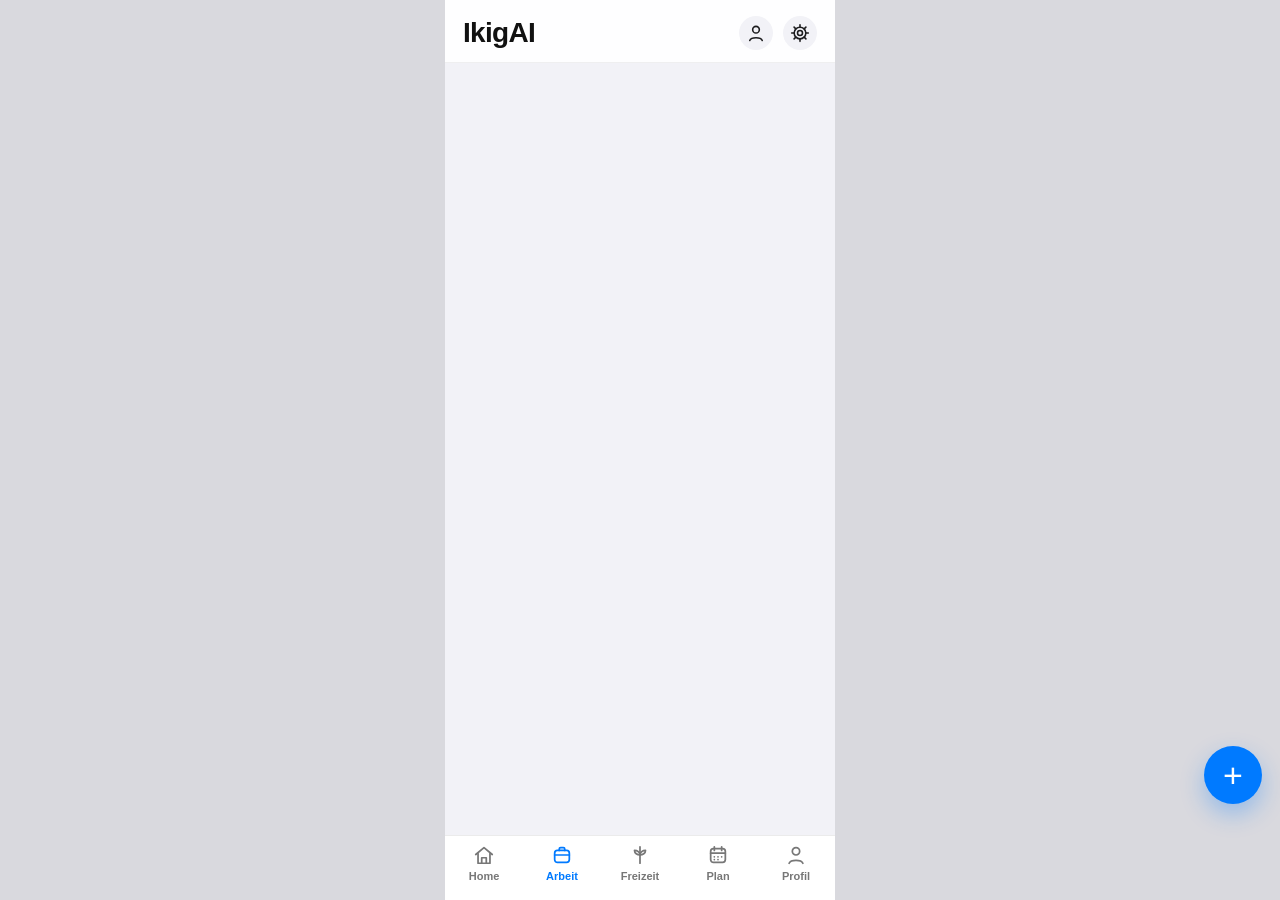
==== commit 348dbbdf: "Add files via upload" ====
--- a/arbeit.html
+++ b/arbeit.html
@@ -1 +1 @@
-<!doctype html><html lang="de"><head><meta charset="utf-8"><meta name="viewport" content="width=device-width, initial-scale=1, viewport-fit=cover"><title>Arbeit · IkigAI</title><link rel="stylesheet" href="css/style.css"></head><body><main class="app" id="app"><section class="page" id="content"></section></main><script src="js/app.js"></script><script>renderCategory('Arbeit');</script></body></html>+<!doctype html><html lang="de"><head><meta charset="utf-8"><meta name="viewport" content="width=device-width, initial-scale=1, viewport-fit=cover"><title>Arbeit · IkigAI</title><link rel="stylesheet" href="css/style.css"></head><body><main class="app" id="app"><section class="page" id="content"></section></main><script src="js/app.js"></script><script>renderList('Arbeit');</script></body></html>
--- a/css/style.css
+++ b/css/style.css
@@ -1,2 +1,72 @@
 
-:root{--bg:#F2F2F7;--card:#fff;--label:#1D1D1F;--secondary:#6E6E73;--sep:rgba(60,60,67,.16);--blue:#007AFF;--orange:#FF9500}*{box-sizing:border-box}html,body{margin:0;min-height:100%;background:#E5E5EA;font-family:-apple-system,BlinkMacSystemFont,"SF Pro Display","SF Pro Text",Arial,sans-serif;color:var(--label)}body{display:flex;justify-content:center}.app{width:390px;max-width:100vw;min-height:100vh;background:var(--bg);position:relative}.header{position:sticky;top:0;z-index:10;min-height:48px;padding:10px 16px 8px;background:rgba(248,248,248,.88);backdrop-filter:blur(18px);display:flex;align-items:center}.nav-title{position:absolute;left:50%;transform:translateX(-50%);font-weight:700;font-size:17px}.header-actions{margin-left:auto}.icon-btn{width:36px;height:36px;display:grid;place-items:center;color:var(--blue);text-decoration:none}.icon-btn svg,.nav svg{stroke:currentColor;fill:none;stroke-width:1.9;stroke-linecap:round;stroke-linejoin:round}.icon-btn svg{width:21px;height:21px}.page{padding:12px 16px 92px}.large-title-block{margin:8px 0 12px}.large-title-block p{font-size:13px;font-weight:600;color:var(--secondary);margin:0 0 2px}.large-title-block h1{font-size:32px;line-height:1.05;font-weight:800;letter-spacing:-1.2px;margin:0}.legend{height:34px;display:flex;align-items:center;gap:14px;color:var(--secondary);font-size:13px;font-weight:650}.legend span{display:flex;align-items:center;gap:6px}.legend i{width:9px;height:9px;border-radius:50%;display:block}.ios-action-row{height:48px;width:100%;border:0;border-radius:13px;background:#fff;color:var(--blue);display:flex;align-items:center;gap:8px;padding:0 14px;margin:8px 0 12px;font-size:16px;text-align:left}.ios-action-row span{width:24px;height:24px;border-radius:50%;background:rgba(0,122,255,.12);display:grid;place-items:center}.timeline-card{height:430px;background:#fff;border:.5px solid var(--sep);border-radius:16px;padding:12px;margin-top:8px;position:relative;overflow:hidden}.now-label{font-size:12px;color:var(--blue);font-weight:700;margin-bottom:8px}.timeline-grid{position:relative;height:370px;margin-left:46px;border-left:.5px solid var(--sep)}.timeline-hour{position:absolute;left:-45px;transform:translateY(-50%);font-size:12px;color:var(--secondary)}.timeline-hour:after{content:"";position:absolute;left:43px;right:-300px;top:50%;height:.5px;background:var(--sep)}.now-line{position:absolute;left:0;right:0;top:0;height:2px;background:var(--blue);z-index:2}.timeline-event{position:absolute;left:12px;right:4px;border-left:4px solid;border-radius:10px;background:#F7F7FA;padding:6px 8px;z-index:3;overflow:hidden}.timeline-event b{display:block;font-size:13px;white-space:nowrap;overflow:hidden;text-overflow:ellipsis}.timeline-event span{display:block;font-size:11px;color:var(--secondary)}.ios-grouped-list{background:#fff;border:.5px solid var(--sep);border-radius:14px;overflow:hidden}.event-card-ios{min-height:58px;display:grid;grid-template-columns:54px 1fr auto;gap:10px;align-items:center;padding:9px 12px;background:#fff;border-bottom:.5px solid var(--sep);cursor:pointer}.event-card-ios:last-child{border-bottom:0}.ios-time{color:var(--blue);font-size:14px;font-weight:700;line-height:1.1}.ios-time span{display:block;color:var(--secondary);font-size:11px;font-weight:500;margin-top:3px}.ios-event-main{min-width:0}.ios-event-title{font-size:16px;font-weight:650;white-space:nowrap;overflow:hidden;text-overflow:ellipsis;display:flex;align-items:center;gap:7px}.ios-event-main p,.goal-row p{font-size:12px;color:var(--secondary);white-space:nowrap;overflow:hidden;text-overflow:ellipsis;margin:2px 0 0}.category-dot-ios{width:8px;height:8px;border-radius:50%;flex:0 0 auto}.ios-status{font-size:11px;color:var(--secondary);background:#F2F2F7;border-radius:999px;padding:4px 7px;font-weight:700}.day-title{margin:12px 0 6px;padding-left:2px;font-size:13px;text-transform:uppercase;letter-spacing:.2px;color:var(--secondary);font-weight:700}.week-grid{display:grid;grid-template-columns:repeat(7,1fr);gap:6px;background:#fff;border:.5px solid var(--sep);border-radius:16px;padding:10px;margin:10px 0}.week-day{text-align:center;min-height:120px;display:flex;flex-direction:column;align-items:center;justify-content:space-between}.week-day b{font-size:11px;color:var(--secondary)}.week-day span{font-size:18px;font-weight:800}.week-day div{height:56px;display:flex;align-items:end;gap:3px}.week-day i{width:8px;border-radius:99px;display:block}.week-row,.goal-row{min-height:56px;display:flex;justify-content:space-between;gap:12px;align-items:center;padding:10px 12px;border-bottom:.5px solid var(--sep)}.week-row:last-child,.goal-row:last-child{border-bottom:0}.week-row b{width:36px;color:var(--secondary)}.week-row span{font-size:13px;white-space:nowrap;overflow:hidden;text-overflow:ellipsis}.goal-row>div{min-width:0}.goal-row>b{font-size:18px;color:var(--blue)}.floating-add{position:fixed;right:18px;bottom:88px;z-index:30;width:50px;height:50px;border-radius:50%;border:0;background:var(--blue);color:#fff;font-size:32px;box-shadow:0 8px 24px rgba(0,122,255,.28)}.nav{position:fixed;bottom:0;width:390px;max-width:100vw;z-index:20;background:rgba(248,248,248,.92);backdrop-filter:blur(18px);display:grid;grid-template-columns:repeat(5,1fr);border-top:.5px solid var(--sep);padding:6px 0 16px}.nav a{text-decoration:none;color:#8E8E93;text-align:center;font-size:10px;font-weight:600}.nav a.active{color:var(--blue)}.nav svg{display:block;margin:0 auto 2px;width:22px;height:22px}.modal-overlay{position:fixed;inset:0;z-index:100;background:rgba(0,0,0,.28);display:flex;align-items:flex-end;justify-content:center}.bottom-sheet{width:390px;max-width:100vw;background:#fff;border-radius:24px 24px 0 0;padding:10px 16px 24px;box-shadow:0 -12px 40px rgba(0,0,0,.18)}.sheet-handle{width:42px;height:5px;border-radius:999px;background:#D1D1D6;margin:0 auto 14px}.bottom-sheet h2{font-size:22px;margin:8px 0 10px}.bottom-sheet label{display:block;font-size:13px;font-weight:700;color:var(--secondary);margin:10px 0 5px}.bottom-sheet input,.bottom-sheet select{width:100%;height:44px;border:0;border-radius:12px;padding:0 12px;font-size:15px;background:#F2F2F7}.sheet-actions{display:grid;grid-template-columns:1fr 1fr;gap:10px;margin-top:16px}.sheet-actions.three{grid-template-columns:1fr 1fr 1fr}.add-btn,.secondary-btn,.danger-btn{height:44px;border-radius:14px;border:0;font-weight:800;font-size:15px}.add-btn{background:var(--blue);color:white}.secondary-btn{background:#F2F2F7;color:#111}.danger-btn{background:#FF3B30;color:white}.conflict-box{margin-top:12px;border-radius:16px;background:rgba(255,149,0,.12);border:1px solid rgba(255,149,0,.22);padding:12px}.conflict-box p{font-size:13px;color:#7A3E00}.conflict-options{display:grid;gap:8px;margin:10px 0}.suggestion-choice{width:100%;text-align:left;border:0;border-radius:14px;background:#fff;padding:11px}.suggestion-choice b{display:block;font-size:14px}.suggestion-choice span{display:block;font-size:12px;color:var(--secondary);margin-top:3px}.manual-switch{display:grid;grid-template-columns:1fr 1fr;gap:8px;margin-top:10px}.manual-switch button{height:40px;border:0;border-radius:12px;background:white;color:var(--blue);font-weight:700}.manual-choice{display:grid;gap:5px;margin-top:10px}.full-width{width:100%}.profile-placeholder{padding:16px;color:var(--secondary)}.card{background:#fff;border-radius:14px;padding:14px}
+:root{--ios-blue:#007AFF;--ios-green:#34C759;--ios-gray:#8E8E93;--ios-bg:#F2F2F7;--ios-card:#fff;--ios-text:#111;--ios-sub:#6E6E73;--ios-line:#E5E5EA;--ios-orange:#FF9500;--ios-purple:#AF52DE;--ios-red:#FF3B30}
+*{box-sizing:border-box}html,body{margin:0;min-height:100%;background:#d9d9de;font-family:-apple-system,BlinkMacSystemFont,"SF Pro Display","SF Pro Text",Inter,Arial,sans-serif;color:var(--ios-text)}body{display:flex;justify-content:center}.app{width:390px;max-width:100vw;min-height:100vh;background:var(--ios-bg);position:relative;padding-bottom:96px}.header{position:sticky;top:0;z-index:10;background:rgba(255,255,255,.92);backdrop-filter:blur(18px);-webkit-backdrop-filter:blur(18px);padding:16px 18px 12px;border-bottom:1px solid rgba(0,0,0,.06);display:flex;align-items:center;justify-content:space-between}.logo{font-size:28px;line-height:1;font-weight:800;letter-spacing:-.7px}.header-actions{display:flex;gap:10px}.icon-btn{width:34px;height:34px;border-radius:50%;background:#F2F2F7;display:grid;place-items:center;color:#1c1c1e;text-decoration:none}.icon-btn svg{width:20px;height:20px;stroke:currentColor;fill:none;stroke-width:1.9;stroke-linecap:round;stroke-linejoin:round}.page{padding:16px}.hero-date{font-size:15px;color:var(--ios-sub);font-weight:600;margin:2px 0 4px}h1{font-size:31px;letter-spacing:-1.2px;margin:0 0 16px}h2{font-size:22px;letter-spacing:-.5px;margin:22px 0 10px}h3{font-size:17px;margin:0 0 6px}p{margin:0;color:var(--ios-sub);line-height:1.35}.quick-actions{display:grid;grid-template-columns:repeat(3,1fr);gap:10px;margin:16px 0}.primary-tile{background:var(--ios-card);border-radius:18px;padding:12px 10px;text-decoration:none;color:var(--ios-text);box-shadow:0 1px 0 rgba(0,0,0,.03);border:1px solid rgba(0,0,0,.04)}.primary-tile span{display:block;font-size:24px;margin-bottom:6px}.primary-tile b{font-size:13px}.card{background:var(--ios-card);border-radius:18px;padding:14px;margin-bottom:10px;box-shadow:0 1px 0 rgba(0,0,0,.04);border:1px solid rgba(0,0,0,.04)}.event-card{display:grid;grid-template-columns:54px 1fr;gap:12px;position:relative;overflow:hidden}.event-card:before{content:"";position:absolute;left:0;top:0;bottom:0;width:5px;background:var(--accent,var(--ios-blue))}.event-time{font-weight:700;font-size:15px;color:var(--accent,var(--ios-blue));padding-left:2px}.event-end{font-size:12px;color:var(--ios-sub);margin-top:2px}.event-title{font-size:17px;font-weight:700;letter-spacing:-.2px;margin-bottom:4px}.event-meta{display:flex;flex-wrap:wrap;gap:6px;margin-top:9px}.pill{display:inline-flex;align-items:center;border-radius:999px;padding:4px 8px;background:#F2F2F7;font-size:12px;color:#48484A;font-weight:600}.pill.work{background:rgba(0,122,255,.12);color:#0067D8}.pill.free{background:rgba(52,199,89,.14);color:#248A3D}.pill.rest{background:rgba(142,142,147,.14);color:#5c5c61}.pill.ai{background:rgba(255,149,0,.16);color:#B65F00}.pill.weather{background:rgba(90,200,250,.16);color:#0071A8}.pill.location{background:rgba(175,82,222,.14);color:#7432A8}.travel-card{display:grid;grid-template-columns:54px 1fr;gap:12px;position:relative;border-style:dashed;background:rgba(255,255,255,.72)}.travel-card:before{content:"";position:absolute;left:0;top:0;bottom:0;width:5px;background:#8E8E93}.notice{background:rgba(255,149,0,.12);border:1px solid rgba(255,149,0,.22);color:#7A3E00;border-radius:16px;padding:12px;margin-bottom:12px;font-size:13px;font-weight:600}.section-head{display:flex;align-items:end;justify-content:space-between;margin:20px 0 10px}.small-link{font-size:13px;color:var(--ios-blue);text-decoration:none;font-weight:700}.score-card{border-radius:24px;padding:18px;background:linear-gradient(145deg,#007AFF,#51A9FF);color:#fff;margin-bottom:14px;box-shadow:0 10px 24px rgba(0,122,255,.22)}.score-number{font-size:48px;font-weight:800;letter-spacing:-2px;margin:6px 0 2px}.score-grid{display:grid;grid-template-columns:1fr 1fr;gap:10px;margin-top:14px}.metric{background:rgba(255,255,255,.18);border-radius:16px;padding:10px}.metric b{display:block;font-size:20px;margin-bottom:2px}.metric span{font-size:12px;opacity:.88}.insight{display:flex;gap:10px;align-items:flex-start}.check{width:22px;height:22px;border-radius:50%;background:rgba(52,199,89,.14);color:var(--ios-green);display:grid;place-items:center;font-weight:800;flex:0 0 auto}.day-block{margin-bottom:18px}.day-title{font-size:19px;font-weight:800;letter-spacing:-.3px;margin:12px 0 8px}.weather-strip{display:grid;grid-template-columns:repeat(4,1fr);gap:8px;margin:10px 0 14px}.weather-mini{background:#fff;border-radius:15px;padding:10px 6px;text-align:center;font-size:12px}.weather-mini b{display:block;font-size:16px}.goal-card{display:grid;gap:8px}.progress{height:9px;background:#E5E5EA;border-radius:999px;overflow:hidden}.progress span{display:block;height:100%;background:var(--ios-green);border-radius:999px;width:var(--w)}.preference{display:grid;grid-template-columns:repeat(3,1fr);gap:8px}.pref-btn{border:0;border-radius:14px;background:#fff;padding:12px 6px;font-weight:700;color:#555}.pref-btn.active{background:var(--ios-blue);color:#fff}.nav{position:fixed;bottom:0;width:390px;max-width:100vw;z-index:20;background:rgba(255,255,255,.94);backdrop-filter:blur(18px);-webkit-backdrop-filter:blur(18px);display:grid;grid-template-columns:repeat(5,1fr);border-top:1px solid rgba(0,0,0,.08);padding:8px 0 18px}.nav a{font-size:11px;text-decoration:none;color:#777;text-align:center;font-weight:600}.nav svg{display:block;margin:0 auto 4px;width:22px;height:22px;stroke:currentColor;fill:none;stroke-width:1.9;stroke-linecap:round;stroke-linejoin:round}.nav a.active{color:var(--ios-blue)}.form-card input{width:100%;height:42px;border:1px solid var(--ios-line);border-radius:12px;padding:0 12px;margin:6px 0 10px;font-size:15px;background:#fff}.add-btn{width:100%;height:44px;border-radius:14px;border:0;background:var(--ios-blue);color:#fff;font-weight:800;font-size:15px}.list-row{display:flex;align-items:center;justify-content:space-between;border-top:1px solid var(--ios-line);padding:11px 0}.list-row:first-child{border-top:0}.status-btn{border:0;background:#F2F2F7;border-radius:999px;padding:7px 10px;font-weight:700;color:var(--ios-blue)}
+
+.floating-add{
+  position:fixed;right:calc(50% - 180px);bottom:88px;z-index:30;
+  width:58px;height:58px;border-radius:50%;border:0;background:#007AFF;color:#fff;
+  font-size:34px;line-height:1;font-weight:500;box-shadow:0 10px 24px rgba(0,122,255,.32)
+}
+.modal-overlay{
+  position:fixed;inset:0;z-index:100;background:rgba(0,0,0,.28);
+  display:flex;align-items:flex-end;justify-content:center
+}
+.bottom-sheet{
+  width:390px;max-width:100vw;background:#fff;border-radius:26px 26px 0 0;
+  padding:10px 18px 26px;box-shadow:0 -12px 40px rgba(0,0,0,.18)
+}
+.sheet-handle{width:42px;height:5px;border-radius:999px;background:#D1D1D6;margin:0 auto 14px}
+.bottom-sheet label{display:block;font-size:13px;font-weight:700;color:#6E6E73;margin:10px 0 5px}
+.bottom-sheet input,.bottom-sheet select{
+  width:100%;height:44px;border:1px solid #E5E5EA;border-radius:13px;padding:0 12px;
+  font-size:15px;background:#F9F9FB
+}
+.sheet-actions{display:grid;grid-template-columns:1fr 1fr;gap:10px;margin-top:16px}
+.secondary-btn{height:44px;border-radius:14px;border:0;background:#F2F2F7;color:#111;font-weight:800;font-size:15px}
+.sheet-note{font-size:12px;margin-top:10px}
+
+.add-event-card{
+  width:100%;display:flex;align-items:center;gap:12px;text-align:left;
+  border:0;background:#007AFF;color:#fff;border-radius:20px;padding:14px;
+  margin:10px 0 14px;box-shadow:0 8px 22px rgba(0,122,255,.22)
+}
+.add-event-card span{
+  width:36px;height:36px;border-radius:50%;background:rgba(255,255,255,.22);
+  display:grid;place-items:center;font-size:28px;line-height:1
+}
+.add-event-card b{display:block;font-size:17px;margin-bottom:2px}
+.add-event-card p{color:rgba(255,255,255,.82);font-size:13px}
+.floating-add{right:18px !important;bottom:96px !important}
+
+.profile-form-card label{
+  display:block;font-size:13px;font-weight:700;color:#6E6E73;margin:10px 0 5px
+}
+.profile-form-card input,.profile-form-card select,.profile-form-card textarea{
+  width:100%;border:1px solid #E5E5EA;border-radius:13px;padding:0 12px;
+  font-size:15px;background:#F9F9FB;margin-top:5px;font-family:inherit;color:#111
+}
+.profile-form-card input,.profile-form-card select{height:44px}
+.profile-form-card textarea{min-height:72px;padding-top:10px;resize:vertical}
+.form-grid{display:grid;grid-template-columns:1fr 1fr;gap:2px 10px}
+.form-grid .full{grid-column:1 / -1}
+.workdays{margin:14px 0}
+.workdays p{font-size:13px;font-weight:700;color:#6E6E73;margin-bottom:8px}
+.workday-grid{display:grid;grid-template-columns:repeat(7,1fr);gap:6px}
+.workday-toggle{height:36px;border-radius:12px;border:0;background:#F2F2F7;color:#555;font-weight:800}
+.workday-toggle.active{background:#007AFF;color:#fff}
+.saved-note{height:18px;text-align:center;font-size:13px;color:#34C759;font-weight:700;margin-top:8px}
+
+.priority-card p{font-size:13px;margin-bottom:8px}
+.priority-row{border-top:1px solid #E5E5EA;padding:12px 0}
+.priority-row:first-of-type{border-top:0}
+.priority-row div{display:flex;justify-content:space-between;align-items:center;margin-bottom:8px}
+.priority-row b{font-size:15px}
+.priority-row span{font-size:12px;color:#6E6E73;font-weight:700}
+.priority-row input[type=range]{width:100%;accent-color:#007AFF}
+.conflict-box{
+  margin-top:12px;border-radius:16px;background:rgba(255,59,48,.10);
+  border:1px solid rgba(255,59,48,.22);padding:12px;color:#7A1F1A
+}
+.conflict-box p{color:#7A1F1A;font-size:13px;margin-top:4px}
+.conflict-actions{display:grid;grid-template-columns:1fr 1fr;gap:8px;margin-top:10px}
+.danger-btn{height:44px;border-radius:14px;border:0;background:#FF3B30;color:#fff;font-weight:800;font-size:15px}
